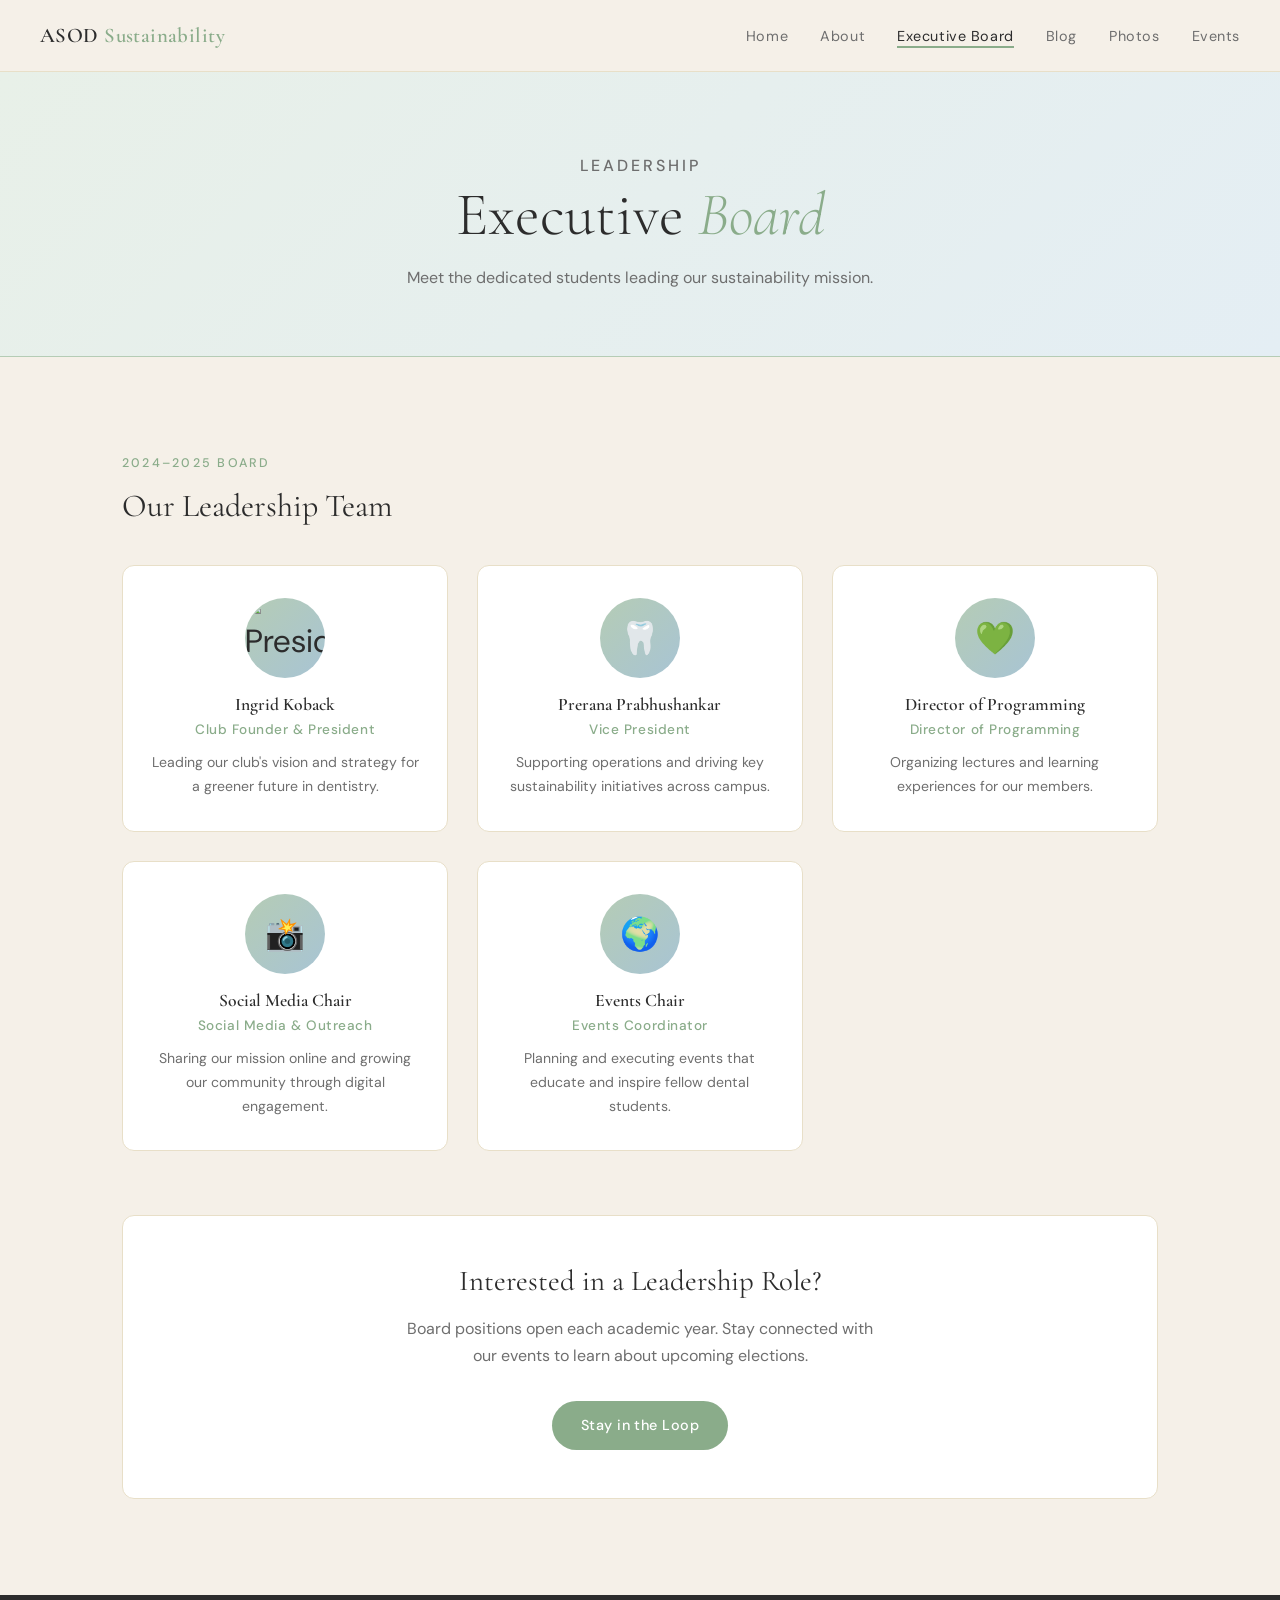
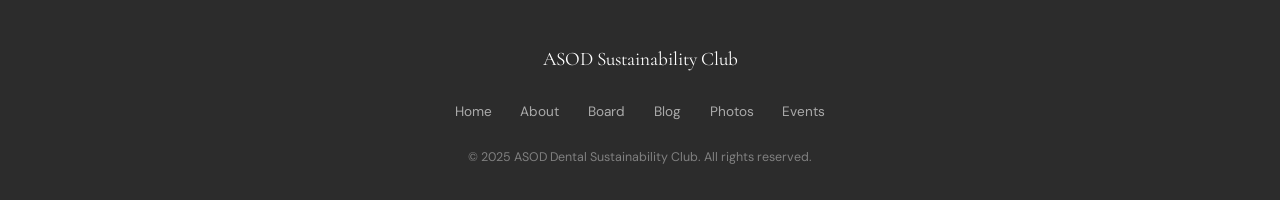
==== board.html @ 3aeaad4a "Update board.html" ====
<!DOCTYPE html>
<html lang="en">
<head>
  <meta charset="UTF-8" />
  <meta name="viewport" content="width=device-width, initial-scale=1.0"/>
  <title>Executive Board — ASOD Dental Sustainability Club</title>
  <link rel="stylesheet" href="styles.css" />
  <link href="https://fonts.googleapis.com/css2?family=Cormorant+Garamond:ital,wght@0,300;0,400;0,600;1,300;1,400&family=DM+Sans:wght@300;400;500&display=swap" rel="stylesheet"/>
</head>
<body>
  <nav class="navbar">
    <div class="nav-logo">ASOD <span>Sustainability</span></div>
    <ul class="nav-links">
      <li><a href="index.html">Home</a></li>
      <li><a href="about.html">About</a></li>
      <li><a href="board.html" class="active">Executive Board</a></li>
      <li><a href="blog.html">Blog</a></li>
      <li><a href="photos.html">Photos</a></li>
      <li><a href="events.html">Events</a></li>
    </ul>
    <button class="nav-toggle" onclick="toggleMenu()">☰</button>
  </nav>

  <div class="page-hero">
    <p class="section-label">Leadership</p>
    <h1>Executive <em>Board</em></h1>
    <p>Meet the dedicated students leading our sustainability mission.</p>
  </div>

  <section class="board-section">
    <div class="container">
      <p class="section-label">2024–2025 Board</p>
      <h2 style="font-size:2rem; font-weight:400; margin-bottom:2.5rem;">Our Leadership Team</h2>
      <div class="board-grid">

        <div class="board-card">
          <div class="board-avatar" style="overflow:hidden; padding:0;">
  <img src="images/prof_photo.jpeg" alt="President" style="width:100%; height:100%; object-fit:cover; border-radius:50%;">
</div>
          <h3>Ingrid Koback</h3>
          <div class="role">Club Founder & President</div>
          <p>Leading our club's vision and strategy for a greener future in dentistry.</p>
        </div>

        <div class="board-card">
          <div class="board-avatar">🦷</div>
          <h3>Prerana Prabhushankar</h3>
          <div class="role">Vice President</div>
          <p>Supporting operations and driving key sustainability initiatives across campus.</p>
        </div>

        <div class="board-card">
          <div class="board-avatar">💚</div>
          <h3>Director of Programming</h3>
          <div class="role">Director of Programming</div>
          <p>Organizing lectures and learning experiences for our members.</p>
        </div>

        <div class="board-card">
          <div class="board-avatar">📸</div>
          <h3>Social Media Chair</h3>
          <div class="role">Social Media & Outreach</div>
          <p>Sharing our mission online and growing our community through digital engagement.</p>
        </div>

        <div class="board-card">
          <div class="board-avatar">🌍</div>
          <h3>Events Chair</h3>
          <div class="role">Events Coordinator</div>
          <p>Planning and executing events that educate and inspire fellow dental students.</p>
        </div>

      </div>

      <div style="text-align:center; margin-top:4rem; padding:3rem; background:var(--white); border-radius:var(--radius); border:1px solid var(--beige-dark);">
        <h2 style="font-size:1.8rem; font-weight:400; margin-bottom:1rem;">Interested in a Leadership Role?</h2>
        <p style="color:var(--text-muted); max-width:480px; margin:0 auto 2rem;">Board positions open each academic year. Stay connected with our events to learn about upcoming elections.</p>
        <a href="events.html" class="btn-primary">Stay in the Loop</a>
      </div>
    </div>
  </section>

  <footer class="footer">
    <div class="container footer-inner">
      <div class="footer-logo">ASOD Sustainability Club</div>
      <nav class="footer-nav">
        <a href="index.html">Home</a>
        <a href="about.html">About</a>
        <a href="board.html">Board</a>
        <a href="blog.html">Blog</a>
        <a href="photos.html">Photos</a>
        <a href="events.html">Events</a>
      </nav>
      <p class="footer-copy">© 2025 ASOD Dental Sustainability Club. All rights reserved.</p>
    </div>
  </footer>

  <script src="main.js"></script>
</body>
</html>
---- styles.css ----
/* ===========================
   ASOD Dental Sustainability
   Styles — Minimal & Calming
   =========================== */

:root {
  --sage: #8aac8a;
  --sage-light: #b5ccb5;
  --sage-pale: #e8f0e8;
  --beige: #f5f0e8;
  --beige-dark: #e8dfc8;
  --blue: #6e90a8;
  --blue-light: #a8c4d4;
  --blue-pale: #e4eef4;
  --text: #2c2c2c;
  --text-muted: #6e6e6e;
  --white: #ffffff;
  --radius: 12px;
  --transition: 0.3s ease;
}

* { box-sizing: border-box; margin: 0; padding: 0; }

html { scroll-behavior: smooth; }

body {
  font-family: 'DM Sans', sans-serif;
  background: var(--beige);
  color: var(--text);
  line-height: 1.7;
}

h1, h2, h3 {
  font-family: 'Cormorant Garamond', serif;
  font-weight: 600;
  line-height: 1.2;
}

em { font-style: italic; color: var(--sage); }

a { text-decoration: none; color: inherit; }

img { max-width: 100%; display: block; }

.container {
  max-width: 1100px;
  margin: 0 auto;
  padding: 0 2rem;
}

/* ---- NAVBAR ---- */
.navbar {
  position: sticky;
  top: 0;
  z-index: 100;
  background: rgba(245, 240, 232, 0.95);
  backdrop-filter: blur(8px);
  border-bottom: 1px solid var(--beige-dark);
  display: flex;
  align-items: center;
  justify-content: space-between;
  padding: 1.1rem 2.5rem;
}

.nav-logo {
  font-family: 'Cormorant Garamond', serif;
  font-size: 1.3rem;
  font-weight: 600;
  letter-spacing: 0.02em;
}

.nav-logo span { color: var(--sage); }

.nav-links {
  list-style: none;
  display: flex;
  gap: 2rem;
}

.nav-links a {
  font-size: 0.9rem;
  font-weight: 400;
  color: var(--text-muted);
  letter-spacing: 0.04em;
  transition: color var(--transition);
  position: relative;
}

.nav-links a::after {
  content: '';
  position: absolute;
  bottom: -3px; left: 0;
  width: 0; height: 1.5px;
  background: var(--sage);
  transition: width var(--transition);
}

.nav-links a:hover,
.nav-links a.active {
  color: var(--text);
}

.nav-links a:hover::after,
.nav-links a.active::after {
  width: 100%;
}

.nav-toggle {
  display: none;
  background: none;
  border: none;
  font-size: 1.4rem;
  cursor: pointer;
  color: var(--text);
}

/* ---- HERO ---- */
.hero {
  position: relative;
  min-height: 90vh;
  display: flex;
  align-items: center;
  overflow: hidden;
  background: var(--beige);
}

.hero-bg {
  position: absolute;
  inset: 0;
  background:
    radial-gradient(ellipse 60% 60% at 80% 40%, rgba(138,172,138,0.18) 0%, transparent 60%),
    radial-gradient(ellipse 50% 50% at 10% 80%, rgba(110,144,168,0.12) 0%, transparent 60%);
  pointer-events: none;
}

.hero-content {
  position: relative;
  z-index: 1;
  max-width: 700px;
  padding: 5rem 2.5rem 5rem;
  animation: fadeUp 0.9s ease both;
}

@keyframes fadeUp {
  from { opacity: 0; transform: translateY(28px); }
  to   { opacity: 1; transform: translateY(0); }
}

.hero-eyebrow {
  font-size: 0.85rem;
  text-transform: uppercase;
  letter-spacing: 0.15em;
  color: var(--sage);
  margin-bottom: 0.8rem;
  font-weight: 500;
}

.hero-title {
  font-size: clamp(3rem, 7vw, 5.5rem);
  font-weight: 300;
  line-height: 1.08;
  margin-bottom: 1.4rem;
  color: var(--text);
}

.hero-tagline {
  font-size: 1.1rem;
  color: var(--text-muted);
  max-width: 480px;
  margin-bottom: 2.5rem;
}

.hero-cta { display: flex; gap: 1rem; flex-wrap: wrap; }

.hero-scroll {
  position: absolute;
  bottom: 2rem;
  left: 50%;
  transform: translateX(-50%);
  font-size: 0.75rem;
  letter-spacing: 0.12em;
  color: var(--text-muted);
  animation: pulse 2.5s ease infinite;
}

@keyframes pulse {
  0%, 100% { opacity: 0.5; transform: translateX(-50%) translateY(0); }
  50% { opacity: 1; transform: translateX(-50%) translateY(4px); }
}

/* ---- BUTTONS ---- */
.btn-primary {
  display: inline-block;
  background: var(--sage);
  color: white;
  padding: 0.75rem 1.8rem;
  border-radius: 50px;
  font-size: 0.9rem;
  font-weight: 500;
  letter-spacing: 0.03em;
  transition: background var(--transition), transform var(--transition);
}

.btn-primary:hover {
  background: #6e956e;
  transform: translateY(-2px);
}

.btn-secondary {
  display: inline-block;
  background: transparent;
  color: var(--text);
  padding: 0.75rem 1.8rem;
  border-radius: 50px;
  border: 1.5px solid var(--beige-dark);
  font-size: 0.9rem;
  font-weight: 400;
  transition: border-color var(--transition), background var(--transition);
}

.btn-secondary:hover {
  border-color: var(--sage-light);
  background: var(--sage-pale);
}

.link-arrow {
  display: inline-block;
  color: var(--sage);
  font-weight: 500;
  font-size: 0.95rem;
  margin-top: 1.2rem;
  transition: letter-spacing var(--transition);
}

.link-arrow:hover { letter-spacing: 0.05em; }

/* ---- MISSION STRIP ---- */
.mission-strip {
  background: var(--sage-pale);
  border-top: 1px solid var(--sage-light);
  border-bottom: 1px solid var(--sage-light);
  display: flex;
  align-items: center;
  justify-content: center;
  gap: 0;
  flex-wrap: wrap;
  padding: 1.5rem 2rem;
}

.strip-item {
  display: flex;
  align-items: center;
  gap: 0.6rem;
  font-size: 0.9rem;
  font-weight: 400;
  letter-spacing: 0.04em;
  padding: 0.5rem 2.5rem;
  color: var(--text-muted);
}

.strip-icon { font-size: 1.1rem; }

.strip-divider {
  width: 1px;
  height: 1.5rem;
  background: var(--sage-light);
}

/* ---- SECTIONS ---- */
section { padding: 6rem 0; }

.section-label {
  font-size: 0.78rem;
  text-transform: uppercase;
  letter-spacing: 0.18em;
  color: var(--sage);
  font-weight: 500;
  margin-bottom: 0.8rem;
}

.about-preview { background: var(--white); }

.two-col {
  display: grid;
  grid-template-columns: 1fr 1fr;
  gap: 5rem;
  align-items: center;
}

.col-text h2 {
  font-size: clamp(1.8rem, 3.5vw, 2.6rem);
  margin-bottom: 1.2rem;
  font-weight: 400;
}

.col-text p {
  color: var(--text-muted);
  font-size: 1rem;
  max-width: 420px;
}

.col-visual {
  display: flex;
  justify-content: center;
}

.visual-card {
  background: linear-gradient(135deg, var(--sage-pale), var(--blue-pale));
  border-radius: 20px;
  padding: 3rem 2.5rem;
  text-align: center;
  border: 1px solid var(--sage-light);
  max-width: 320px;
  width: 100%;
}

.visual-leaf { font-size: 3.5rem; margin-bottom: 1rem; }

.visual-stat {
  font-family: 'Cormorant Garamond', serif;
  font-size: 1.4rem;
  line-height: 1.5;
}

/* ---- CARDS ---- */
.highlights { background: var(--beige); }
.highlights h2 { font-size: clamp(1.8rem, 3vw, 2.4rem); margin-bottom: 2.5rem; font-weight: 400; }

.cards-grid {
  display: grid;
  grid-template-columns: repeat(3, 1fr);
  gap: 1.5rem;
}

.card {
  background: var(--white);
  border-radius: var(--radius);
  padding: 2rem 1.8rem;
  border: 1px solid var(--beige-dark);
  transition: transform var(--transition), box-shadow var(--transition);
  display: block;
}

.card:hover {
  transform: translateY(-5px);
  box-shadow: 0 12px 35px rgba(138,172,138,0.15);
}

.card-icon { font-size: 2rem; margin-bottom: 1rem; }

.card h3 {
  font-size: 1.3rem;
  font-weight: 600;
  margin-bottom: 0.6rem;
}

.card p { font-size: 0.9rem; color: var(--text-muted); margin-bottom: 1rem; }

.card-link { font-size: 0.85rem; color: var(--sage); font-weight: 500; }

/* ---- JOIN BANNER ---- */
.join-banner {
  background: linear-gradient(135deg, var(--sage-pale) 0%, var(--blue-pale) 100%);
  border-top: 1px solid var(--sage-light);
  border-bottom: 1px solid var(--blue-light);
  text-align: center;
  padding: 5rem 0;
}

.join-banner h2 {
  font-size: clamp(1.8rem, 3vw, 2.5rem);
  margin-bottom: 1rem;
  font-weight: 400;
}

.join-banner p {
  color: var(--text-muted);
  max-width: 500px;
  margin: 0 auto 2rem;
  font-size: 1rem;
}

/* ---- PAGE HERO (inner pages) ---- */
.page-hero {
  background: linear-gradient(135deg, var(--sage-pale), var(--blue-pale));
  border-bottom: 1px solid var(--sage-light);
  padding: 5rem 2.5rem 4rem;
  text-align: center;
}

.page-hero h1 {
  font-size: clamp(2.2rem, 5vw, 3.8rem);
  font-weight: 300;
  margin-bottom: 0.8rem;
}

.page-hero p {
  color: var(--text-muted);
  font-size: 1rem;
  max-width: 520px;
  margin: 0 auto;
}

/* ---- ABOUT PAGE ---- */
.about-section { background: var(--white); }

.about-section .container {
  max-width: 780px;
}

.about-section h2 {
  font-size: 2rem;
  font-weight: 400;
  margin-bottom: 1rem;
}

.about-section p {
  color: var(--text-muted);
  margin-bottom: 1.5rem;
}

.values-grid {
  display: grid;
  grid-template-columns: repeat(2, 1fr);
  gap: 1.5rem;
  margin-top: 3rem;
}

.value-card {
  background: var(--beige);
  border-radius: var(--radius);
  padding: 1.8rem;
  border: 1px solid var(--beige-dark);
}

.value-card .icon { font-size: 1.8rem; margin-bottom: 0.8rem; }
.value-card h3 { font-size: 1.1rem; margin-bottom: 0.4rem; }
.value-card p { font-size: 0.9rem; color: var(--text-muted); margin: 0; }

/* ---- BOARD PAGE ---- */
.board-section { background: var(--beige); }

.board-grid {
  display: grid;
  grid-template-columns: repeat(3, 1fr);
  gap: 1.8rem;
}

.board-card {
  background: var(--white);
  border-radius: var(--radius);
  padding: 2rem 1.5rem;
  text-align: center;
  border: 1px solid var(--beige-dark);
  transition: transform var(--transition);
}

.board-card:hover { transform: translateY(-4px); }

.board-avatar {
  width: 80px; height: 80px;
  border-radius: 50%;
  background: linear-gradient(135deg, var(--sage-light), var(--blue-light));
  display: flex; align-items: center; justify-content: center;
  font-size: 2rem;
  margin: 0 auto 1rem;
}

.board-card h3 { font-size: 1.1rem; margin-bottom: 0.2rem; }
.board-card .role { font-size: 0.85rem; color: var(--sage); font-weight: 500; letter-spacing: 0.04em; }
.board-card p { font-size: 0.88rem; color: var(--text-muted); margin-top: 0.6rem; }

/* ---- BLOG PAGE ---- */
.blog-section { background: var(--beige); }

.blog-grid {
  display: grid;
  grid-template-columns: repeat(2, 1fr);
  gap: 2rem;
}

.blog-card {
  background: var(--white);
  border-radius: var(--radius);
  overflow: hidden;
  border: 1px solid var(--beige-dark);
  transition: transform var(--transition), box-shadow var(--transition);
  display: block;
}

.blog-card:hover {
  transform: translateY(-5px);
  box-shadow: 0 12px 35px rgba(138,172,138,0.12);
}

.blog-card-thumb {
  height: 160px;
  background: linear-gradient(135deg, var(--sage-pale), var(--blue-pale));
  display: flex; align-items: center; justify-content: center;
  font-size: 3rem;
}

.blog-card-body { padding: 1.5rem; }
.blog-tag { font-size: 0.75rem; color: var(--sage); font-weight: 500; text-transform: uppercase; letter-spacing: 0.1em; }
.blog-card h3 { font-size: 1.2rem; margin: 0.4rem 0 0.5rem; }
.blog-card p { font-size: 0.88rem; color: var(--text-muted); }
.blog-meta { font-size: 0.8rem; color: var(--text-muted); margin-top: 1rem; }

/* ---- PHOTOS PAGE ---- */
.photos-section { background: var(--beige); }

.photo-grid {
  display: grid;
  grid-template-columns: repeat(3, 1fr);
  gap: 1rem;
}

.photo-placeholder {
  aspect-ratio: 1;
  background: linear-gradient(135deg, var(--sage-pale), var(--blue-pale));
  border-radius: var(--radius);
  display: flex;
  align-items: center;
  justify-content: center;
  font-size: 2.5rem;
  border: 1px solid var(--sage-light);
  transition: transform var(--transition);
  cursor: pointer;
}

.photo-placeholder:hover { transform: scale(1.02); }

/* ---- EVENTS PAGE ---- */
.events-section { background: var(--beige); }

.events-list {
  display: flex;
  flex-direction: column;
  gap: 1.5rem;
}

.event-card {
  background: var(--white);
  border-radius: var(--radius);
  padding: 2rem;
  border: 1px solid var(--beige-dark);
  display: grid;
  grid-template-columns: 90px 1fr auto;
  gap: 2rem;
  align-items: center;
  transition: box-shadow var(--transition);
}

.event-card:hover {
  box-shadow: 0 8px 25px rgba(138,172,138,0.12);
}

.event-date {
  text-align: center;
  background: var(--sage-pale);
  border-radius: 10px;
  padding: 1rem;
  border: 1px solid var(--sage-light);
}

.event-date .month {
  font-size: 0.75rem;
  text-transform: uppercase;
  letter-spacing: 0.1em;
  color: var(--sage);
  font-weight: 500;
}

.event-date .day {
  font-family: 'Cormorant Garamond', serif;
  font-size: 2.2rem;
  font-weight: 600;
  line-height: 1;
}

.event-info h3 { font-size: 1.2rem; margin-bottom: 0.3rem; }
.event-info p { font-size: 0.9rem; color: var(--text-muted); }
.event-info .location { font-size: 0.82rem; color: var(--blue); margin-top: 0.3rem; }

.event-tag {
  background: var(--sage-pale);
  color: var(--sage);
  border: 1px solid var(--sage-light);
  border-radius: 50px;
  padding: 0.35rem 1rem;
  font-size: 0.78rem;
  font-weight: 500;
  white-space: nowrap;
}

/* ---- FOOTER ---- */
.footer {
  background: var(--text);
  color: rgba(255,255,255,0.7);
  padding: 3rem 0 2rem;
}

.footer-inner {
  display: flex;
  flex-direction: column;
  align-items: center;
  gap: 1.5rem;
  text-align: center;
}

.footer-logo {
  font-family: 'Cormorant Garamond', serif;
  font-size: 1.2rem;
  color: white;
}

.footer-nav {
  display: flex;
  gap: 1.8rem;
  flex-wrap: wrap;
  justify-content: center;
}

.footer-nav a {
  font-size: 0.85rem;
  color: rgba(255,255,255,0.6);
  transition: color var(--transition);
}

.footer-nav a:hover { color: white; }

.footer-copy { font-size: 0.78rem; color: rgba(255,255,255,0.4); }

/* ---- MOBILE ---- */
@media (max-width: 768px) {
  .nav-links { display: none; flex-direction: column; position: absolute; top: 100%; left: 0; right: 0; background: var(--beige); padding: 1.5rem; border-bottom: 1px solid var(--beige-dark); gap: 1rem; }
  .nav-links.open { display: flex; }
  .nav-toggle { display: block; }
  .navbar { position: relative; }
  .two-col { grid-template-columns: 1fr; gap: 3rem; }
  .cards-grid { grid-template-columns: 1fr; }
  .board-grid { grid-template-columns: repeat(2, 1fr); }
  .blog-grid { grid-template-columns: 1fr; }
  .photo-grid { grid-template-columns: repeat(2, 1fr); }
  .event-card { grid-template-columns: 70px 1fr; }
  .event-tag { display: none; }
  .values-grid { grid-template-columns: 1fr; }
  .strip-divider { display: none; }
  .mission-strip { flex-direction: column; gap: 0.5rem; }
}
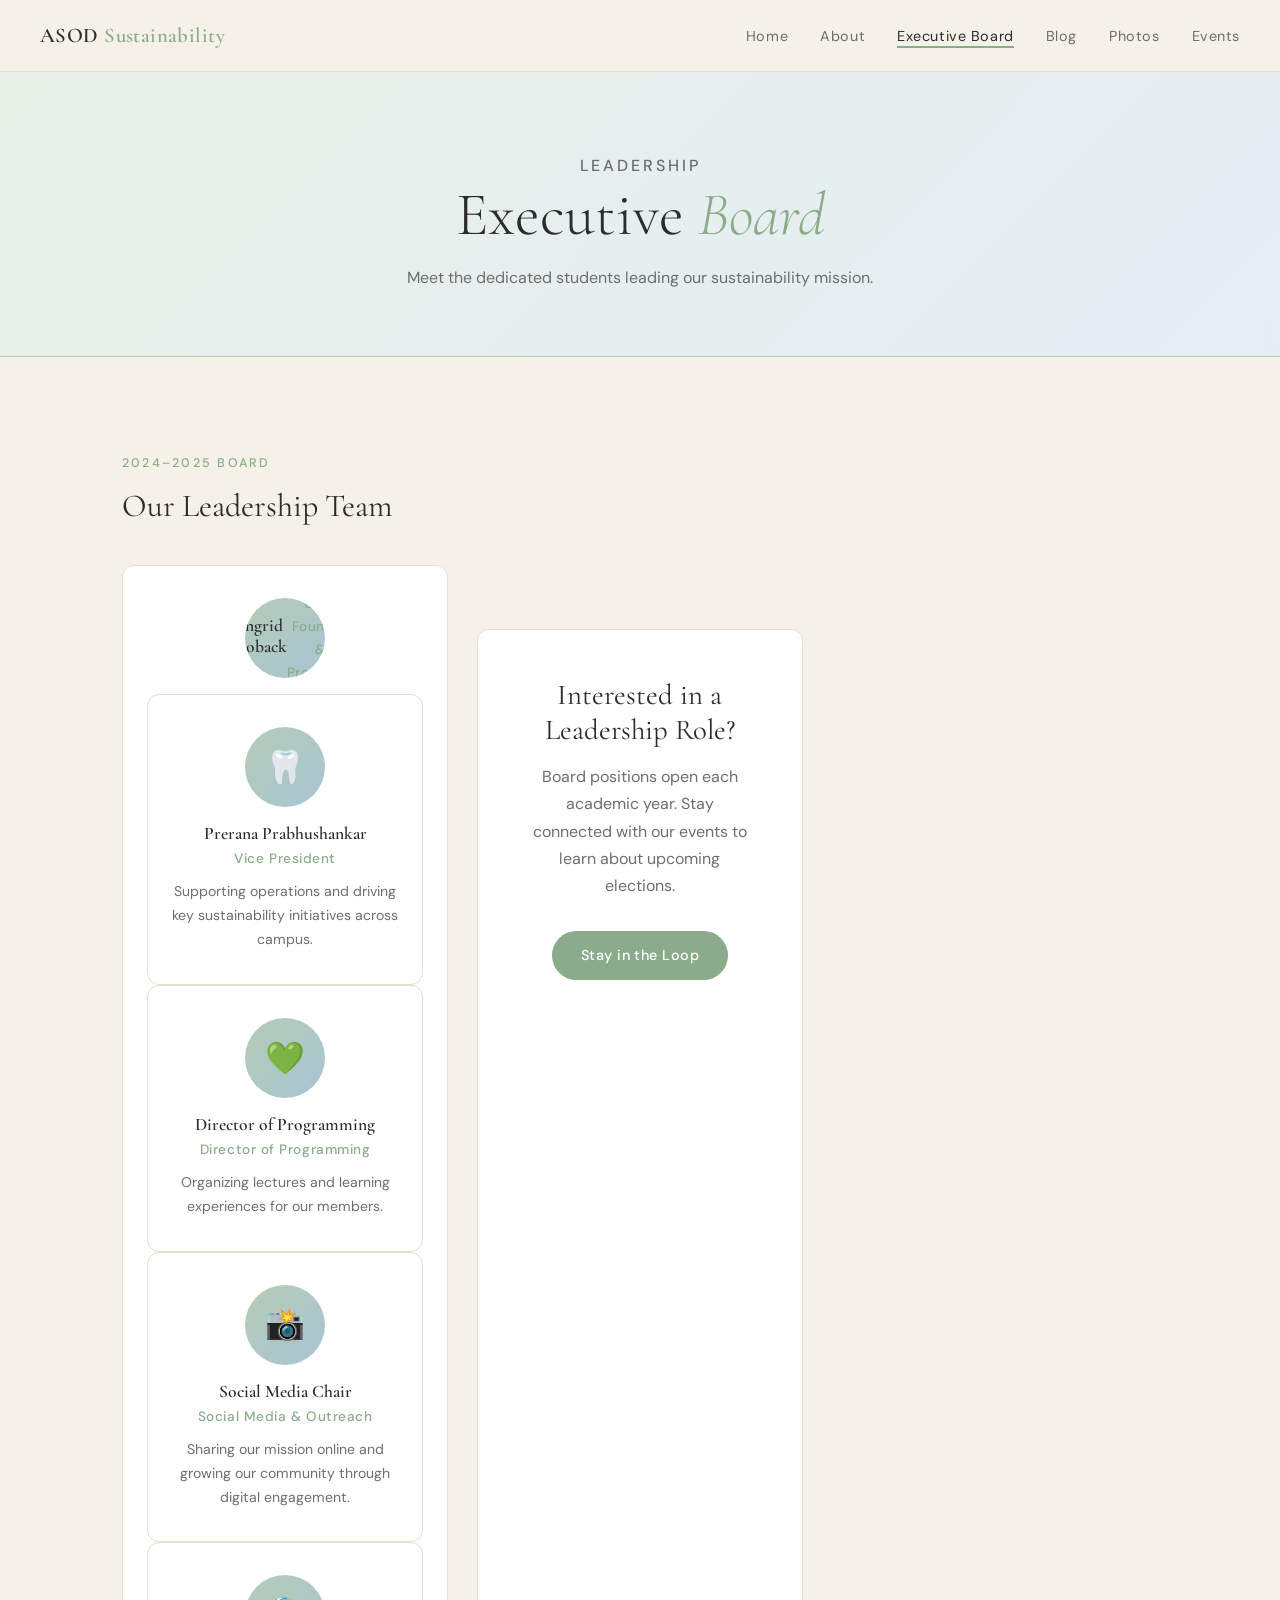
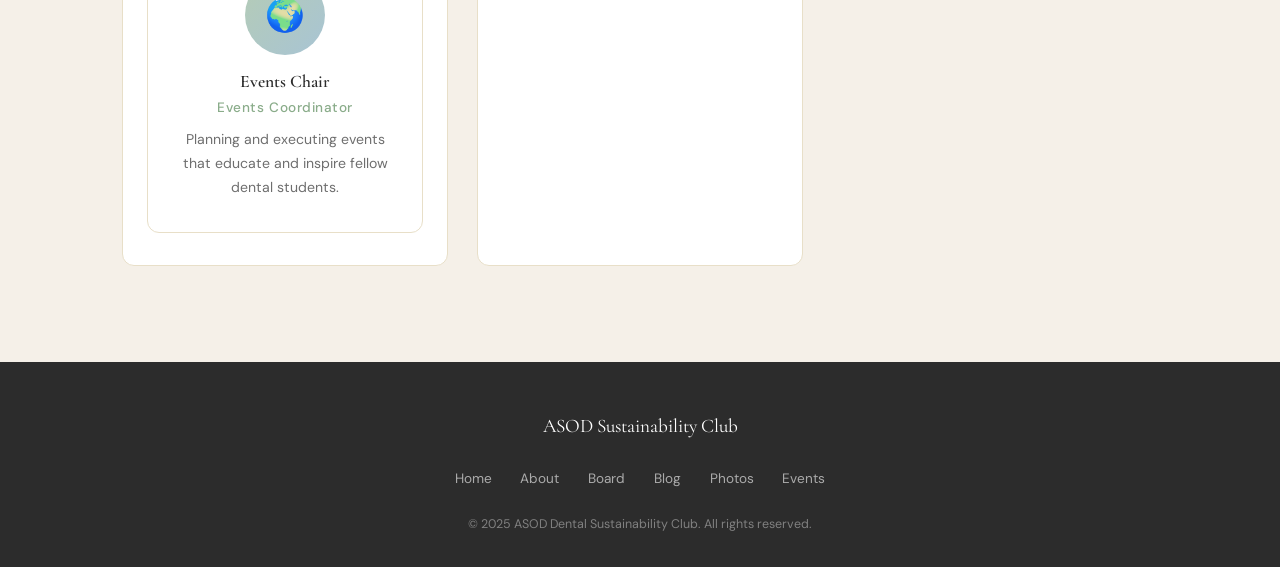
==== commit 5d8f2f08: "Update board.html" ====
--- a/board.html
+++ b/board.html
@@ -35,8 +35,7 @@
 
         <div class="board-card">
           <div class="board-avatar" style="overflow:hidden; padding:0;">
-  <img src="images/prof_photo.jpeg" alt="President" style="width:100%; height:100%; object-fit:cover; border-radius:50%;">
-</div>
+ <img src="prof_photo.jpeg" alt="President" style="width:100%; height:100%; object-fit:cover; border-radius:50%;">
           <h3>Ingrid Koback</h3>
           <div class="role">Club Founder & President</div>
           <p>Leading our club's vision and strategy for a greener future in dentistry.</p>
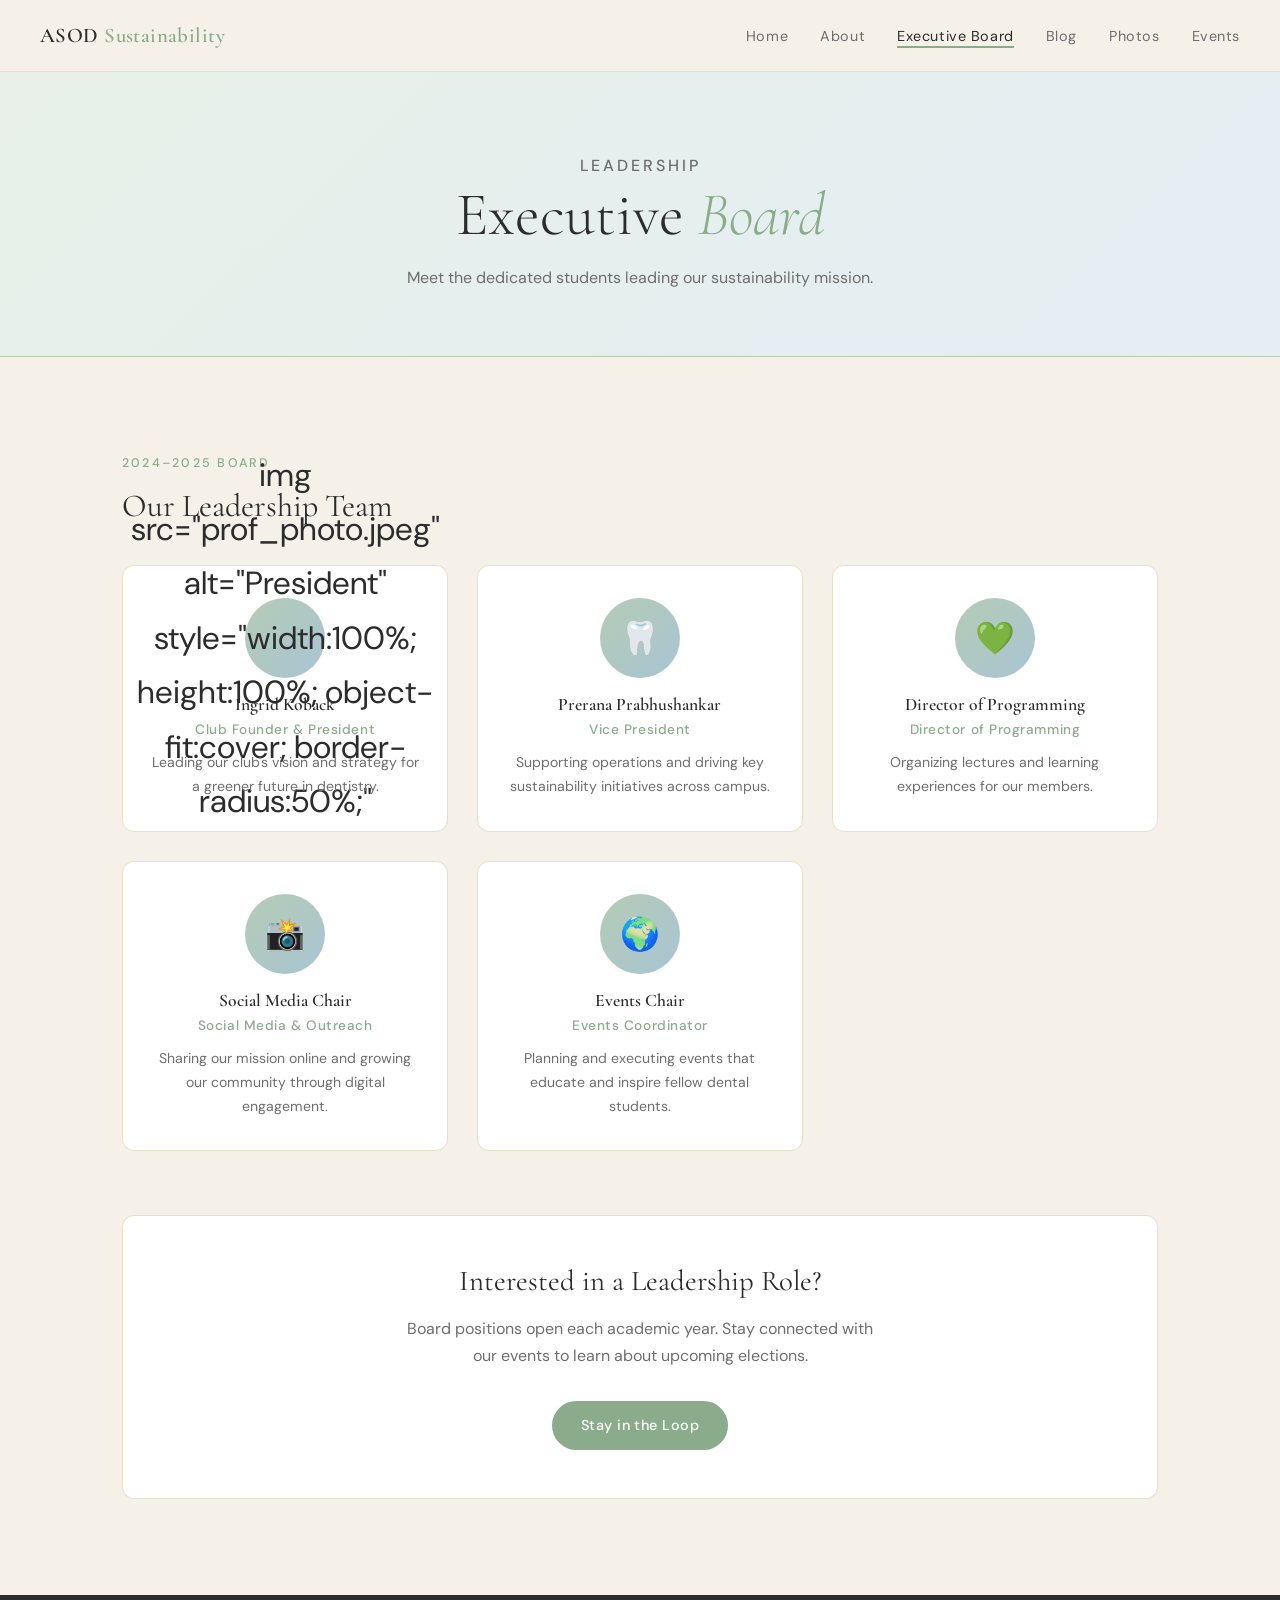
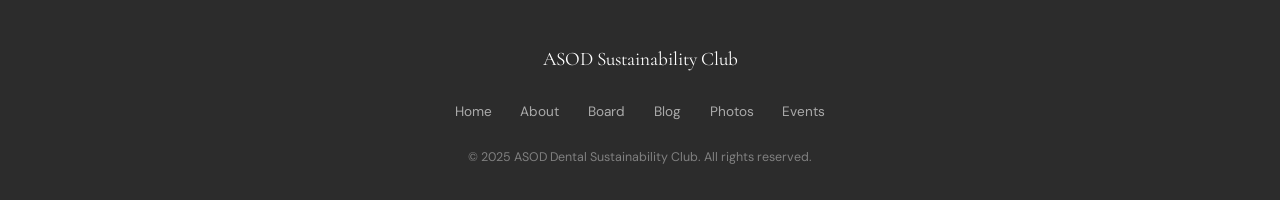
==== commit 85a7a773: "Update board.html" ====
--- a/board.html
+++ b/board.html
@@ -34,8 +34,7 @@
       <div class="board-grid">
 
         <div class="board-card">
-          <div class="board-avatar" style="overflow:hidden; padding:0;">
- <img src="prof_photo.jpeg" alt="President" style="width:100%; height:100%; object-fit:cover; border-radius:50%;">
+          <div class="board-avatar">img src="prof_photo.jpeg" alt="President" style="width:100%; height:100%; object-fit:cover; border-radius:50%;"</div>
           <h3>Ingrid Koback</h3>
           <div class="role">Club Founder & President</div>
           <p>Leading our club's vision and strategy for a greener future in dentistry.</p>
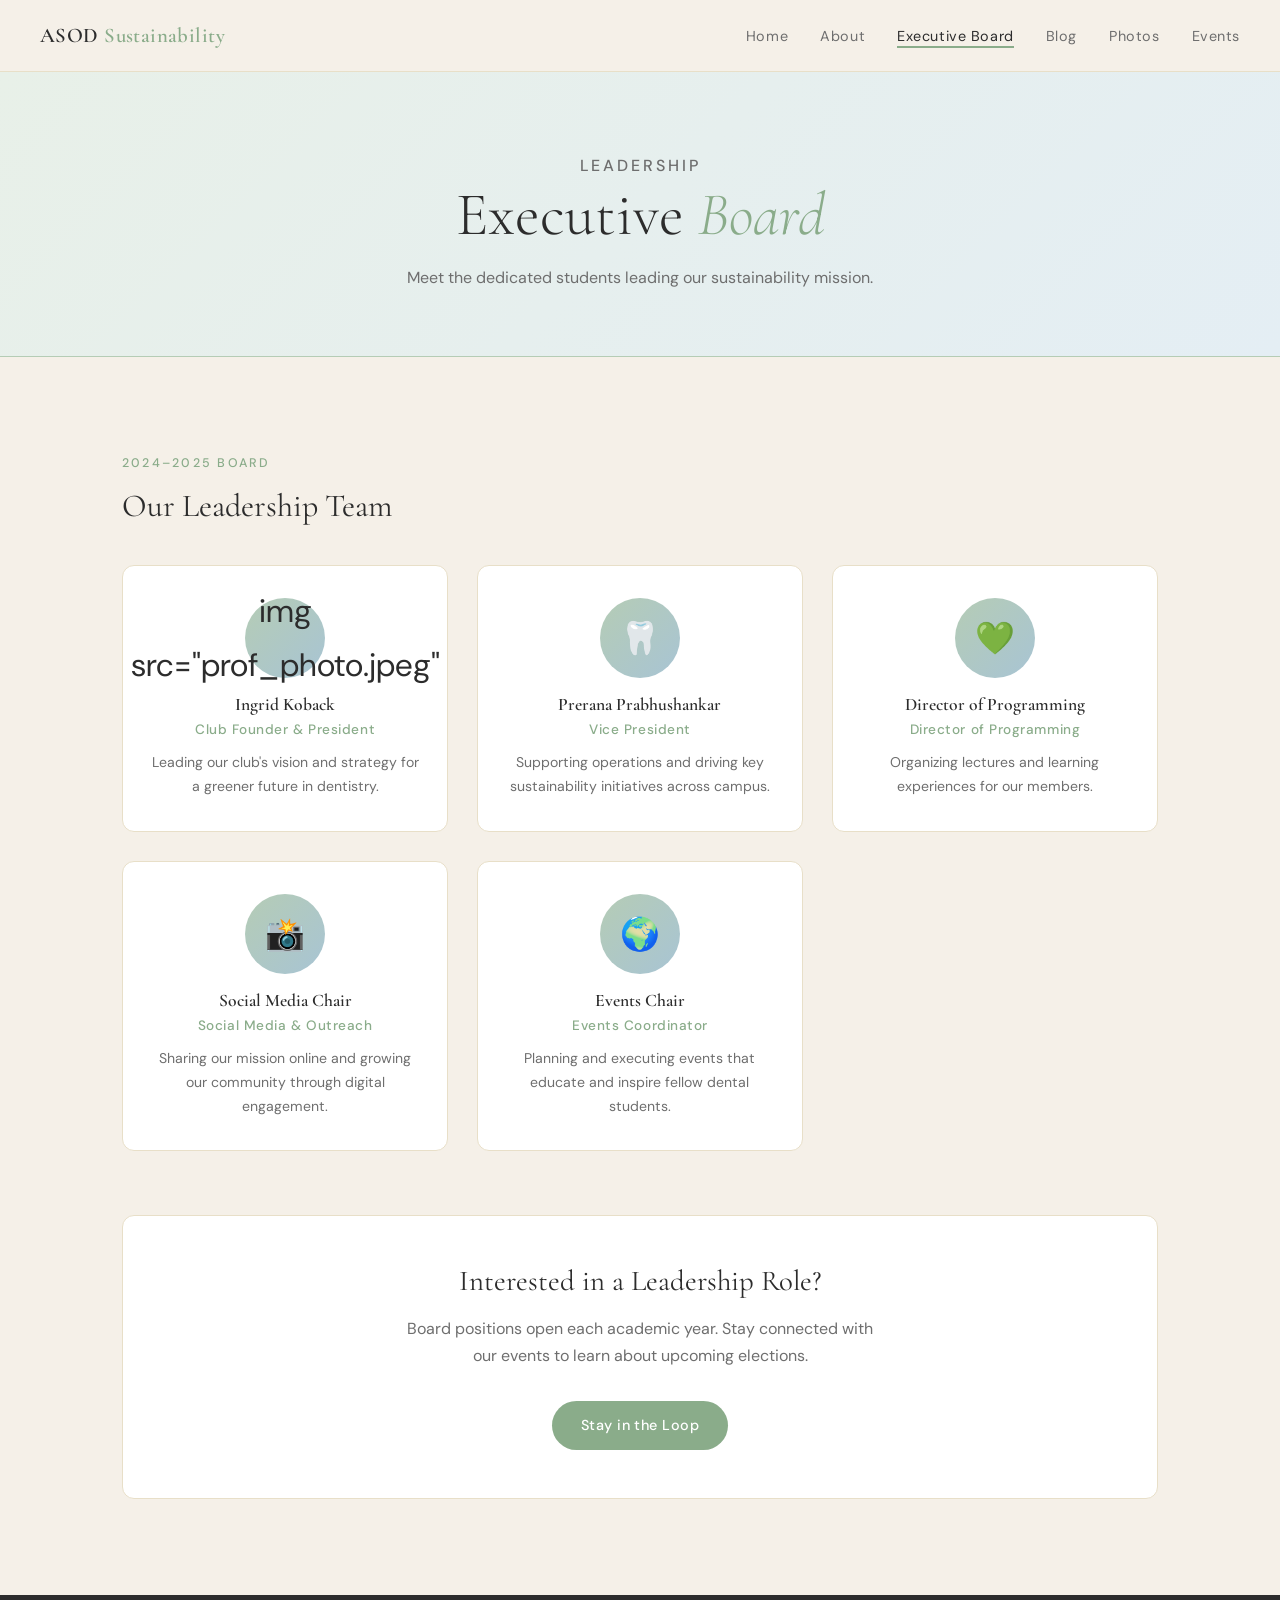
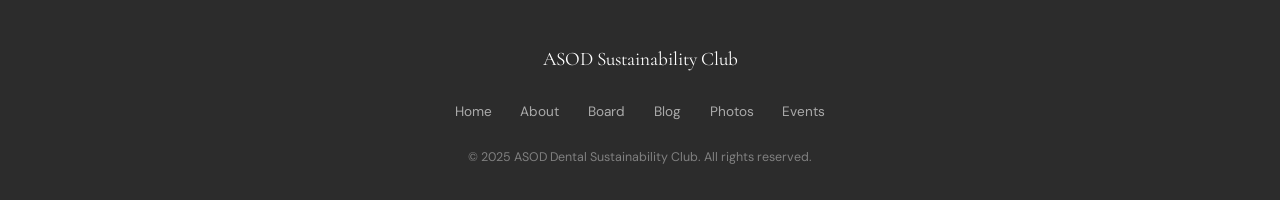
==== commit 7f77111f: "Update board.html" ====
--- a/board.html
+++ b/board.html
@@ -34,7 +34,7 @@
       <div class="board-grid">
 
         <div class="board-card">
-          <div class="board-avatar">img src="prof_photo.jpeg" alt="President" style="width:100%; height:100%; object-fit:cover; border-radius:50%;"</div>
+          <div class="board-avatar">img src="prof_photo.jpeg" </div>
           <h3>Ingrid Koback</h3>
           <div class="role">Club Founder & President</div>
           <p>Leading our club's vision and strategy for a greener future in dentistry.</p>
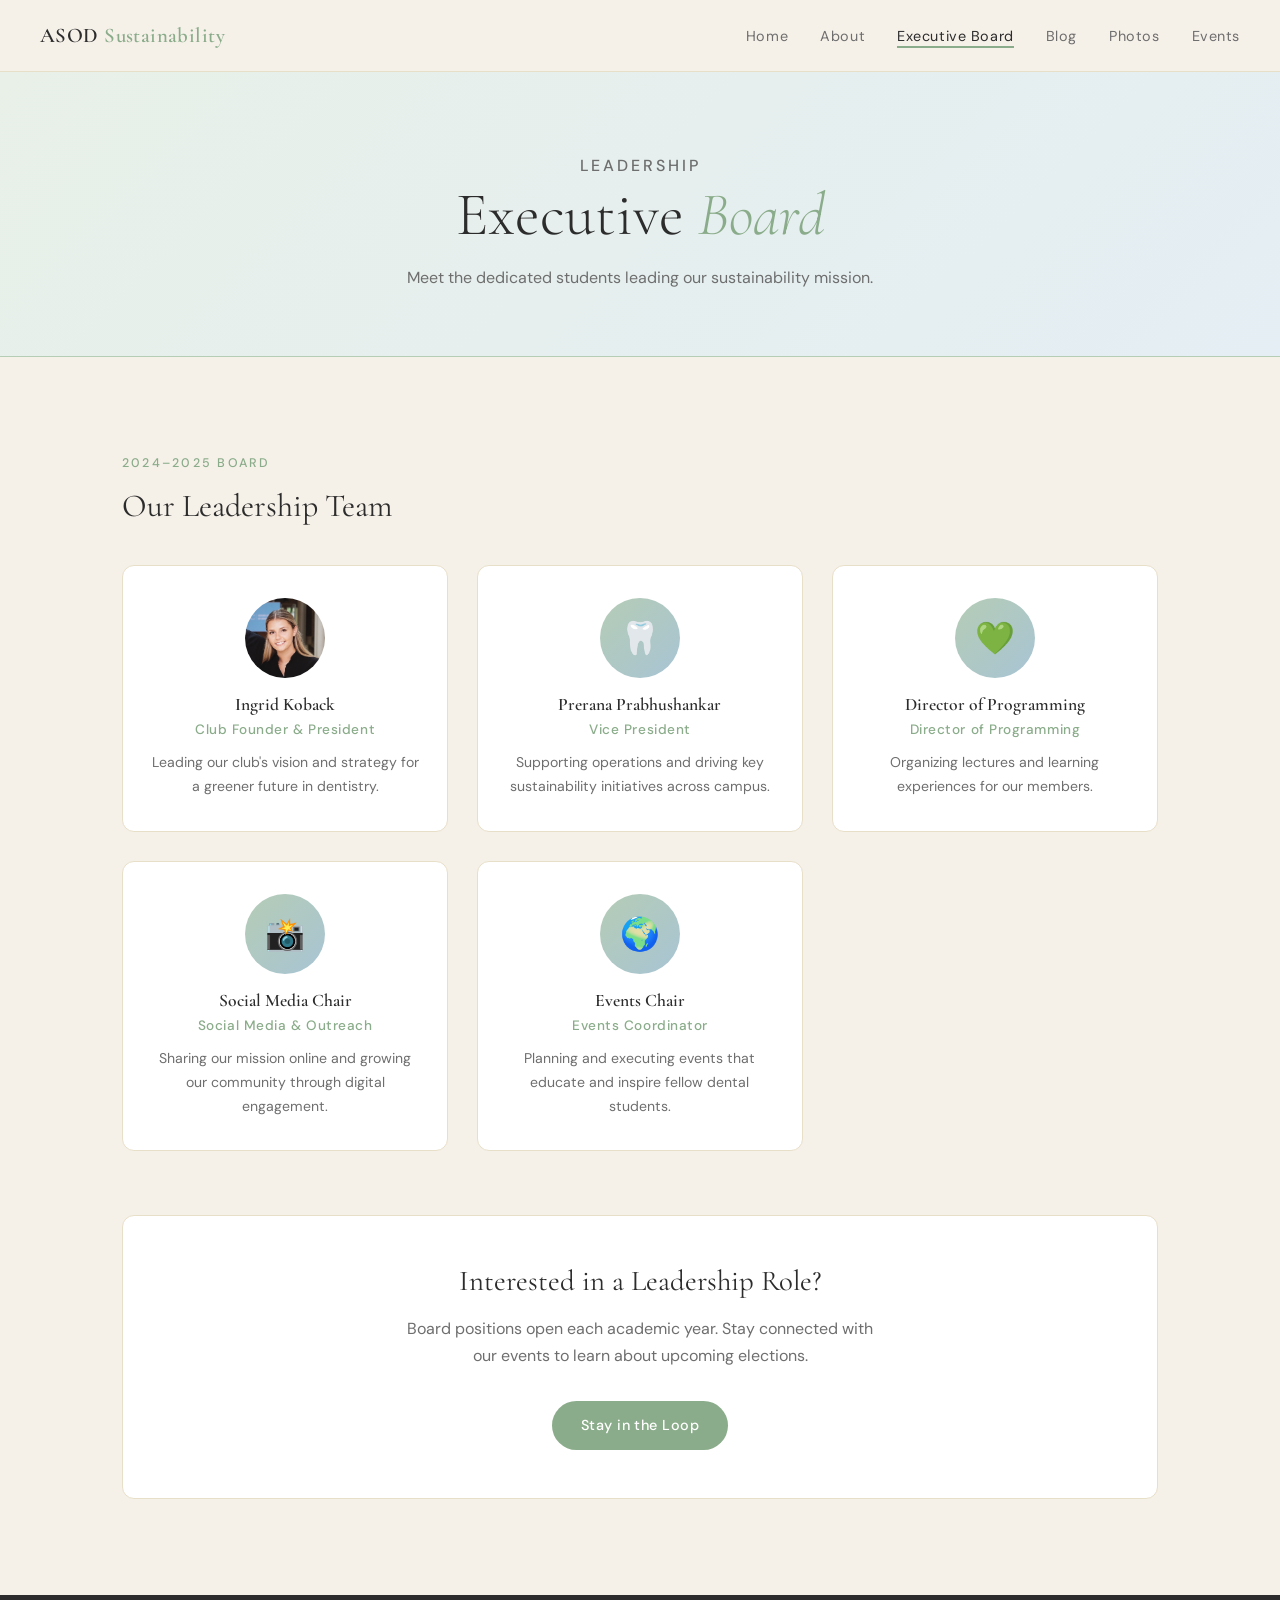
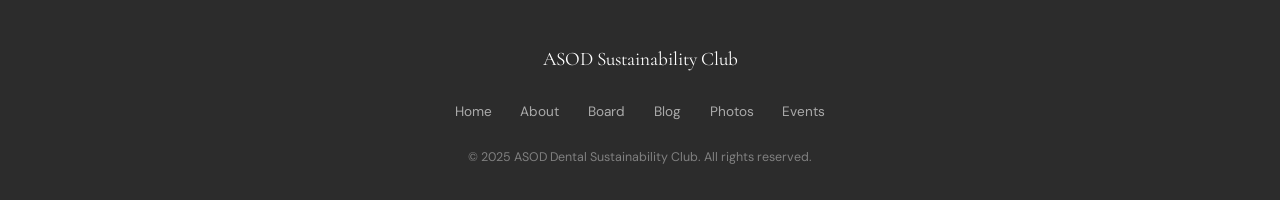
==== commit 133883d5: "prof photo" ====
--- a/board.html
+++ b/board.html
@@ -34,7 +34,7 @@
       <div class="board-grid">
 
         <div class="board-card">
-          <div class="board-avatar">img src="prof_photo.jpeg" </div>
+          <div class="board-avatar"><img src="prof photo.jpeg" alt="Ingrid Koback" /></div>
           <h3>Ingrid Koback</h3>
           <div class="role">Club Founder & President</div>
           <p>Leading our club's vision and strategy for a greener future in dentistry.</p>
--- a/styles.css
+++ b/styles.css
@@ -464,6 +464,13 @@
   display: flex; align-items: center; justify-content: center;
   font-size: 2rem;
   margin: 0 auto 1rem;
+  overflow: hidden;
+}
+
+.board-avatar img {
+  width: 100%;
+  height: 100%;
+  object-fit: cover;
 }
 
 .board-card h3 { font-size: 1.1rem; margin-bottom: 0.2rem; }
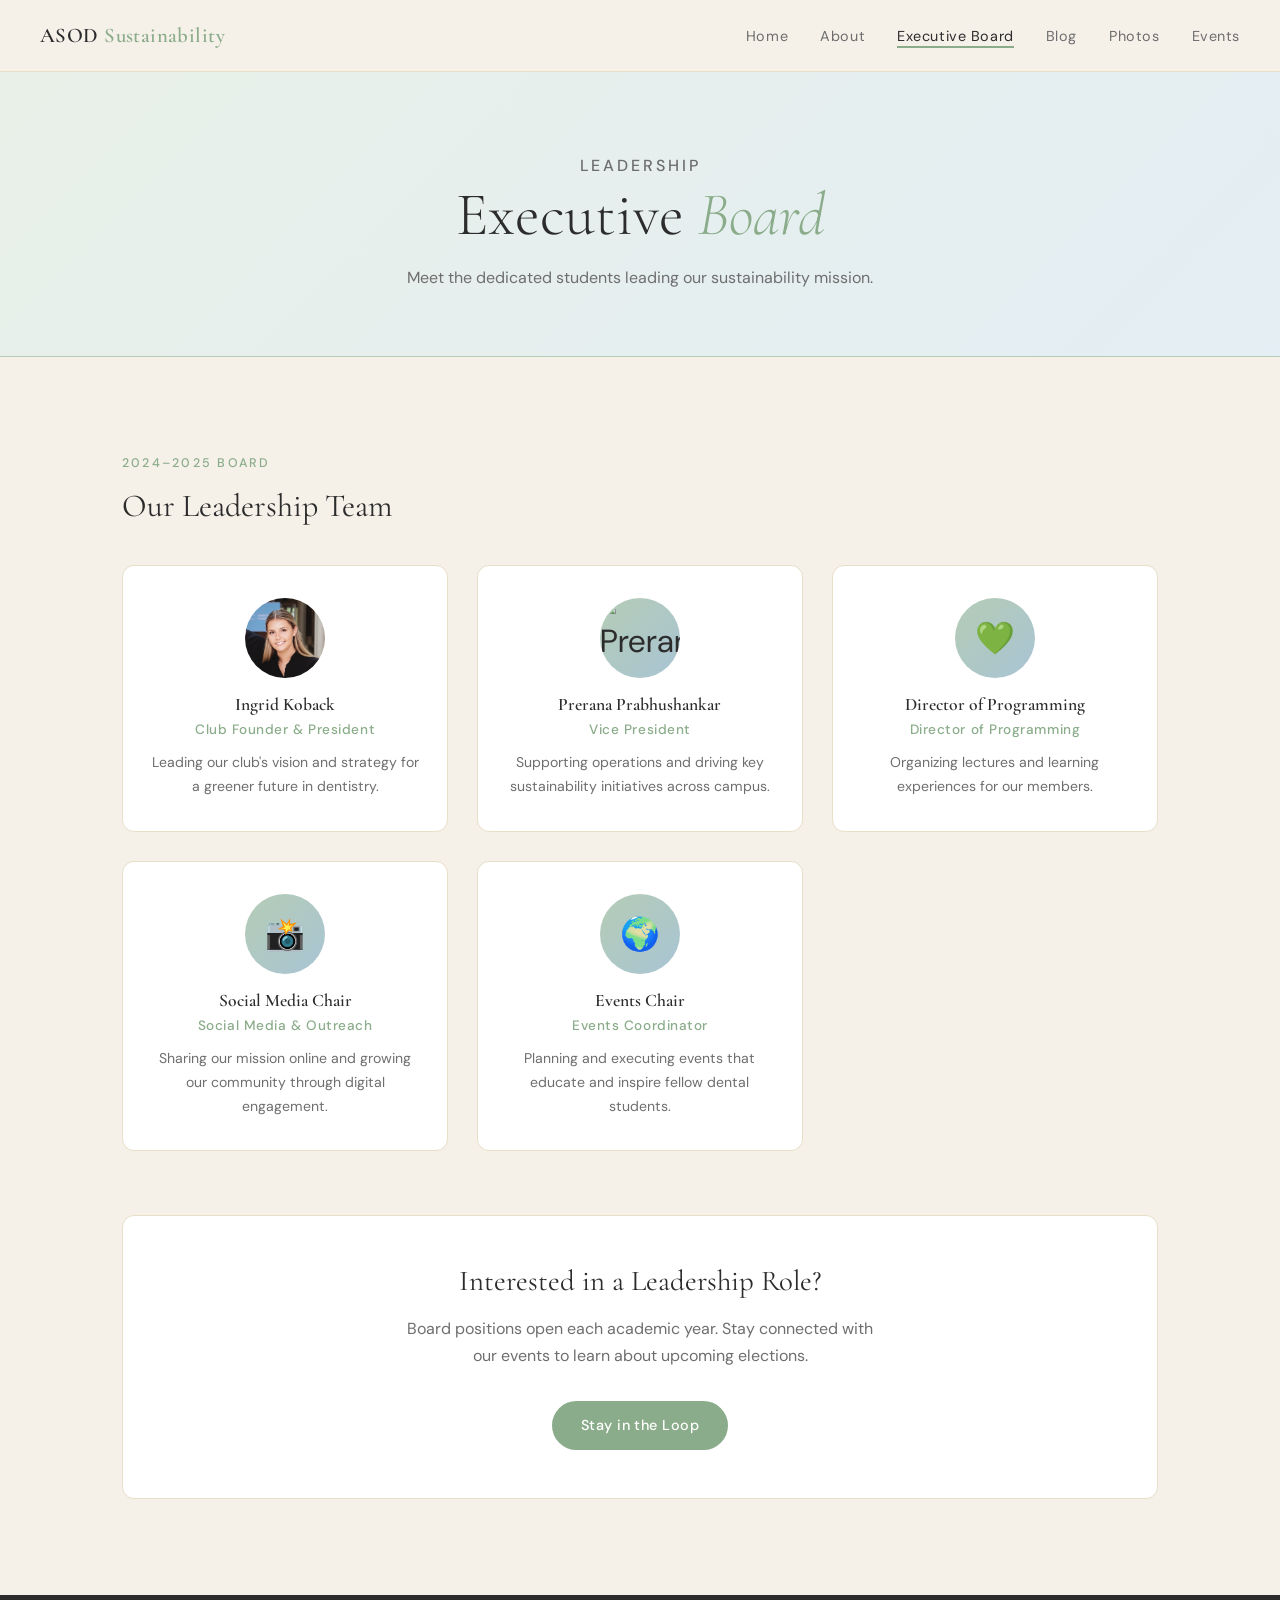
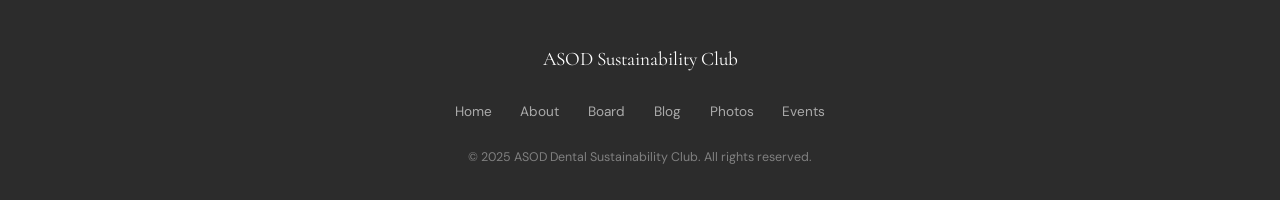
==== commit 8d9baab4: "Update board.html" ====
--- a/board.html
+++ b/board.html
@@ -34,14 +34,14 @@
       <div class="board-grid">
 
         <div class="board-card">
-          <div class="board-avatar"><img src="prof photo.jpeg" alt="Ingrid Koback" /></div>
+          <div class="board-avatar"><img src="prof%20photo.jpeg" alt="Ingrid Koback" /></div>
           <h3>Ingrid Koback</h3>
           <div class="role">Club Founder & President</div>
           <p>Leading our club's vision and strategy for a greener future in dentistry.</p>
         </div>
 
         <div class="board-card">
-          <div class="board-avatar">🦷</div>
+          <div class="board-avatar"><img src="https://media.licdn.com/dms/image/v2/D4E03AQGyoPNcuZpKOQ/profile-displayphoto-shrink_200_200/B4EZatC9omHYAY-/0/1746659957880?e=2147483647&amp;v=beta&amp;t=AY3RbAZux4SfSeR2nI-kTCjJooX0Fqyjawz5dBfNtlQ" alt="Prerana Prabhushankar" /></div>
           <h3>Prerana Prabhushankar</h3>
           <div class="role">Vice President</div>
           <p>Supporting operations and driving key sustainability initiatives across campus.</p>
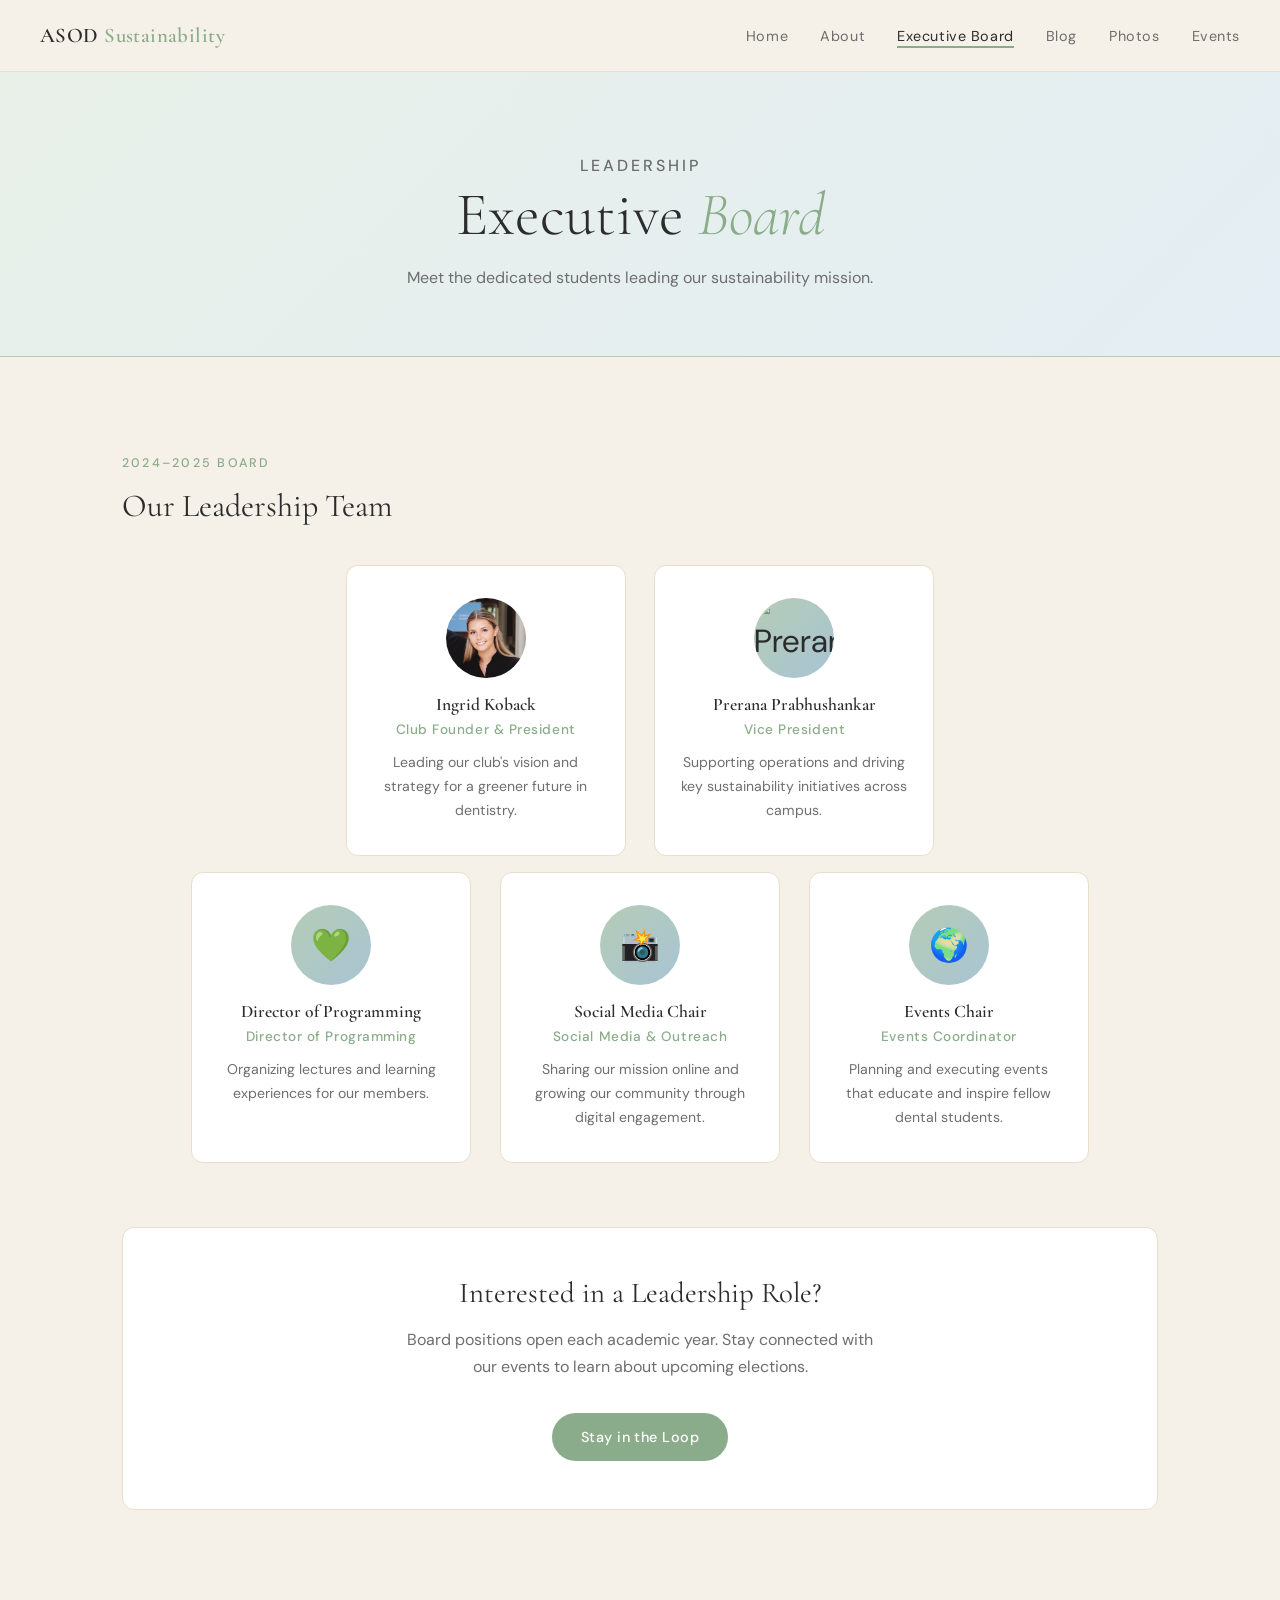
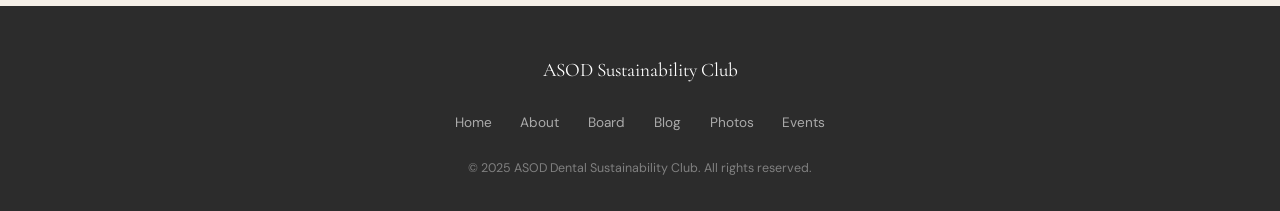
==== commit 310426db: "Reorganize board layout: 2 on top, 3 on bottom Split board grid into two rows for better visual hier" ====
--- a/board.html
+++ b/board.html
@@ -31,7 +31,7 @@
     <div class="container">
       <p class="section-label">2024–2025 Board</p>
       <h2 style="font-size:2rem; font-weight:400; margin-bottom:2.5rem;">Our Leadership Team</h2>
-      <div class="board-grid">
+      <div class="board-grid board-row-top">
 
         <div class="board-card">
           <div class="board-avatar"><img src="prof%20photo.jpeg" alt="Ingrid Koback" /></div>
@@ -46,6 +46,10 @@
           <div class="role">Vice President</div>
           <p>Supporting operations and driving key sustainability initiatives across campus.</p>
         </div>
+
+      </div>
+
+      <div class="board-grid board-row-bottom">
 
         <div class="board-card">
           <div class="board-avatar">💚</div>
--- a/styles.css
+++ b/styles.css
@@ -441,12 +441,18 @@
 .board-section { background: var(--beige); }
 
 .board-grid {
-  display: grid;
-  grid-template-columns: repeat(3, 1fr);
+  display: flex;
+  flex-wrap: wrap;
+  justify-content: center;
   gap: 1.8rem;
 }
 
+.board-row-top {
+  margin-bottom: 1rem;
+}
+
 .board-card {
+  flex: 0 1 280px;
   background: var(--white);
   border-radius: var(--radius);
   padding: 2rem 1.5rem;
@@ -646,7 +652,7 @@
   .navbar { position: relative; }
   .two-col { grid-template-columns: 1fr; gap: 3rem; }
   .cards-grid { grid-template-columns: 1fr; }
-  .board-grid { grid-template-columns: repeat(2, 1fr); }
+  .board-card { flex: 0 1 100%; max-width: 320px; }
   .blog-grid { grid-template-columns: 1fr; }
   .photo-grid { grid-template-columns: repeat(2, 1fr); }
   .event-card { grid-template-columns: 70px 1fr; }
